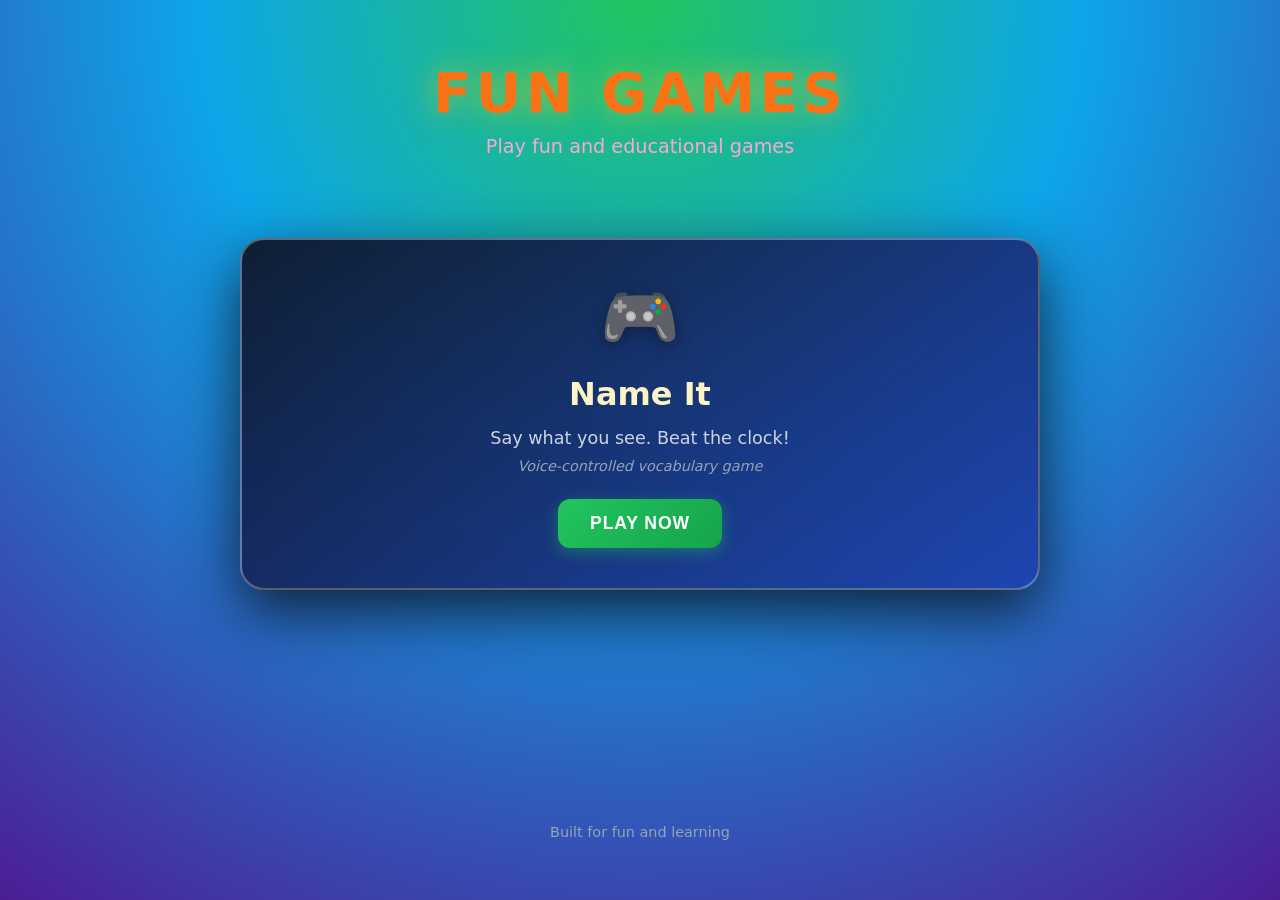
==== index.html @ 233dee9b "Create main landing page with Fun Games, add microphone permission request" ====
<!DOCTYPE html>
<html lang="en">
  <head>
    <meta charset="UTF-8" />
    <meta name="viewport" content="width=device-width, initial-scale=1.0" />
    <title>Fun Games - Play Fun Educational Games</title>
    <meta name="description" content="Fun Games - A collection of fun and educational games. Play Name It and more!" />
    <link rel="stylesheet" href="main.css" />
  </head>
  <body>
    <div class="app">
      <header class="header">
        <h1 class="site-title">Fun Games</h1>
        <p class="site-subtitle">Play fun and educational games</p>
      </header>

      <main class="games-container">
        <div class="games-grid">
          <div class="game-card" data-game="nameit">
            <div class="game-icon">🎮</div>
            <h2 class="game-title">Name It</h2>
            <p class="game-description">Say what you see. Beat the clock!</p>
            <p class="game-details">Voice-controlled vocabulary game</p>
            <button class="play-button">Play Now</button>
          </div>
          
          <!-- More games can be added here in the future -->
        </div>
      </main>

      <footer class="footer">
        <span>Built for fun and learning</span>
      </footer>
    </div>

    <script src="main.js"></script>
  </body>
</html>
---- main.css ----
*,
*::before,
*::after {
  box-sizing: border-box;
}

body {
  margin: 0;
  font-family: system-ui, -apple-system, BlinkMacSystemFont, "Segoe UI", sans-serif;
  background: radial-gradient(circle at top, #22c55e 0, #0ea5e9 40%, #4c1d95 100%);
  color: #e5e7eb;
  min-height: 100vh;
  display: flex;
  align-items: stretch;
  justify-content: center;
}

.app {
  width: 100%;
  max-width: 1200px;
  margin: 0 auto;
  padding: 40px 20px;
  display: flex;
  flex-direction: column;
  gap: 40px;
  min-height: 100vh;
}

.header {
  text-align: center;
  padding: 20px 0;
}

.site-title {
  margin: 0;
  font-size: 3.5rem;
  letter-spacing: 0.08em;
  text-transform: uppercase;
  color: #f97316;
  text-shadow: 0 0 30px rgba(250, 204, 21, 0.6);
  font-weight: 800;
}

.site-subtitle {
  margin: 10px 0 0;
  color: #f9a8d4;
  font-size: 1.2rem;
}

.games-container {
  flex: 1;
  display: flex;
  justify-content: center;
  align-items: flex-start;
  padding: 20px 0;
}

.games-grid {
  display: grid;
  grid-template-columns: repeat(auto-fit, minmax(300px, 1fr));
  gap: 30px;
  width: 100%;
  max-width: 800px;
}

.game-card {
  background: linear-gradient(145deg, rgba(15, 23, 42, 0.95), rgba(30, 64, 175, 0.9));
  border-radius: 24px;
  padding: 40px 30px;
  text-align: center;
  box-shadow: 0 22px 60px rgba(15, 23, 42, 0.9);
  border: 2px solid rgba(254, 249, 195, 0.3);
  transition: transform 0.3s ease, box-shadow 0.3s ease, border-color 0.3s ease;
  cursor: pointer;
}

.game-card:hover {
  transform: translateY(-5px);
  box-shadow: 0 28px 70px rgba(15, 23, 42, 1);
  border-color: rgba(254, 249, 195, 0.6);
}

.game-icon {
  font-size: 4rem;
  margin-bottom: 20px;
  filter: drop-shadow(0 4px 8px rgba(0, 0, 0, 0.3));
}

.game-title {
  margin: 0 0 15px 0;
  font-size: 2rem;
  color: #fef3c7;
  font-weight: 700;
}

.game-description {
  margin: 0 0 10px 0;
  font-size: 1.1rem;
  color: #cbd5e1;
  font-weight: 500;
}

.game-details {
  margin: 0 0 25px 0;
  font-size: 0.9rem;
  color: #94a3b8;
  font-style: italic;
}

.play-button {
  background: linear-gradient(135deg, #22c55e, #16a34a);
  color: white;
  border: none;
  padding: 14px 32px;
  font-size: 1.1rem;
  font-weight: 600;
  border-radius: 12px;
  cursor: pointer;
  transition: transform 0.2s ease, box-shadow 0.2s ease;
  box-shadow: 0 4px 15px rgba(34, 197, 94, 0.4);
  text-transform: uppercase;
  letter-spacing: 0.05em;
}

.play-button:hover {
  transform: scale(1.05);
  box-shadow: 0 6px 20px rgba(34, 197, 94, 0.6);
}

.play-button:active {
  transform: scale(0.98);
}

.footer {
  text-align: center;
  padding: 20px 0;
  color: #94a3b8;
  font-size: 0.9rem;
}

/* Permission modal */
.permission-modal {
  display: none;
  position: fixed;
  top: 0;
  left: 0;
  width: 100%;
  height: 100%;
  background: rgba(0, 0, 0, 0.7);
  z-index: 1000;
  align-items: center;
  justify-content: center;
}

.permission-modal.active {
  display: flex;
}

.modal-content {
  background: linear-gradient(145deg, rgba(15, 23, 42, 0.98), rgba(30, 64, 175, 0.95));
  border-radius: 20px;
  padding: 40px;
  max-width: 500px;
  width: 90%;
  text-align: center;
  box-shadow: 0 22px 60px rgba(0, 0, 0, 0.9);
  border: 2px solid rgba(254, 249, 195, 0.5);
}

.modal-title {
  font-size: 1.8rem;
  color: #fef3c7;
  margin: 0 0 15px 0;
  font-weight: 700;
}

.modal-message {
  font-size: 1.1rem;
  color: #cbd5e1;
  margin: 0 0 30px 0;
  line-height: 1.6;
}

.modal-buttons {
  display: flex;
  gap: 15px;
  justify-content: center;
}

.modal-button {
  padding: 12px 28px;
  font-size: 1rem;
  font-weight: 600;
  border: none;
  border-radius: 10px;
  cursor: pointer;
  transition: transform 0.2s ease;
}

.modal-button.allow {
  background: linear-gradient(135deg, #22c55e, #16a34a);
  color: white;
}

.modal-button.cancel {
  background: rgba(100, 116, 139, 0.8);
  color: white;
}

.modal-button:hover {
  transform: scale(1.05);
}

.modal-button:active {
  transform: scale(0.98);
}
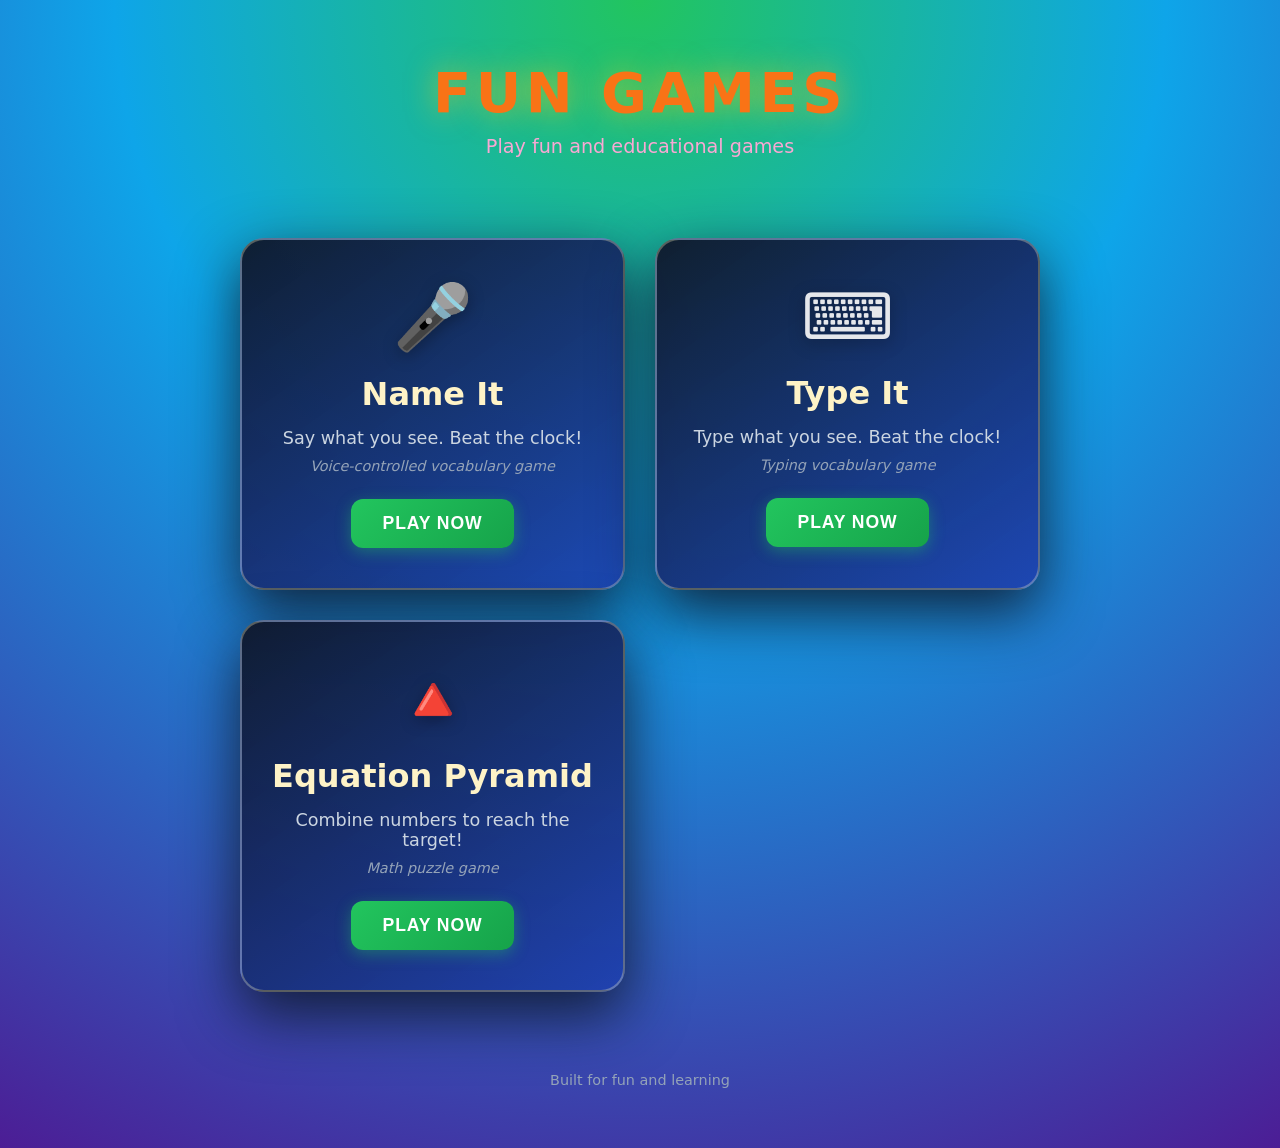
==== commit 676e6743: "Add Type It and Equation Pyramid games, update main page with all three games" ====
--- a/index.html
+++ b/index.html
@@ -17,14 +17,28 @@
       <main class="games-container">
         <div class="games-grid">
           <div class="game-card" data-game="nameit">
-            <div class="game-icon">🎮</div>
+            <div class="game-icon">🎤</div>
             <h2 class="game-title">Name It</h2>
             <p class="game-description">Say what you see. Beat the clock!</p>
             <p class="game-details">Voice-controlled vocabulary game</p>
             <button class="play-button">Play Now</button>
           </div>
           
-          <!-- More games can be added here in the future -->
+          <div class="game-card" data-game="typeit">
+            <div class="game-icon">⌨️</div>
+            <h2 class="game-title">Type It</h2>
+            <p class="game-description">Type what you see. Beat the clock!</p>
+            <p class="game-details">Typing vocabulary game</p>
+            <button class="play-button">Play Now</button>
+          </div>
+          
+          <div class="game-card" data-game="equation-pyramid">
+            <div class="game-icon">🔺</div>
+            <h2 class="game-title">Equation Pyramid</h2>
+            <p class="game-description">Combine numbers to reach the target!</p>
+            <p class="game-details">Math puzzle game</p>
+            <button class="play-button">Play Now</button>
+          </div>
         </div>
       </main>
 
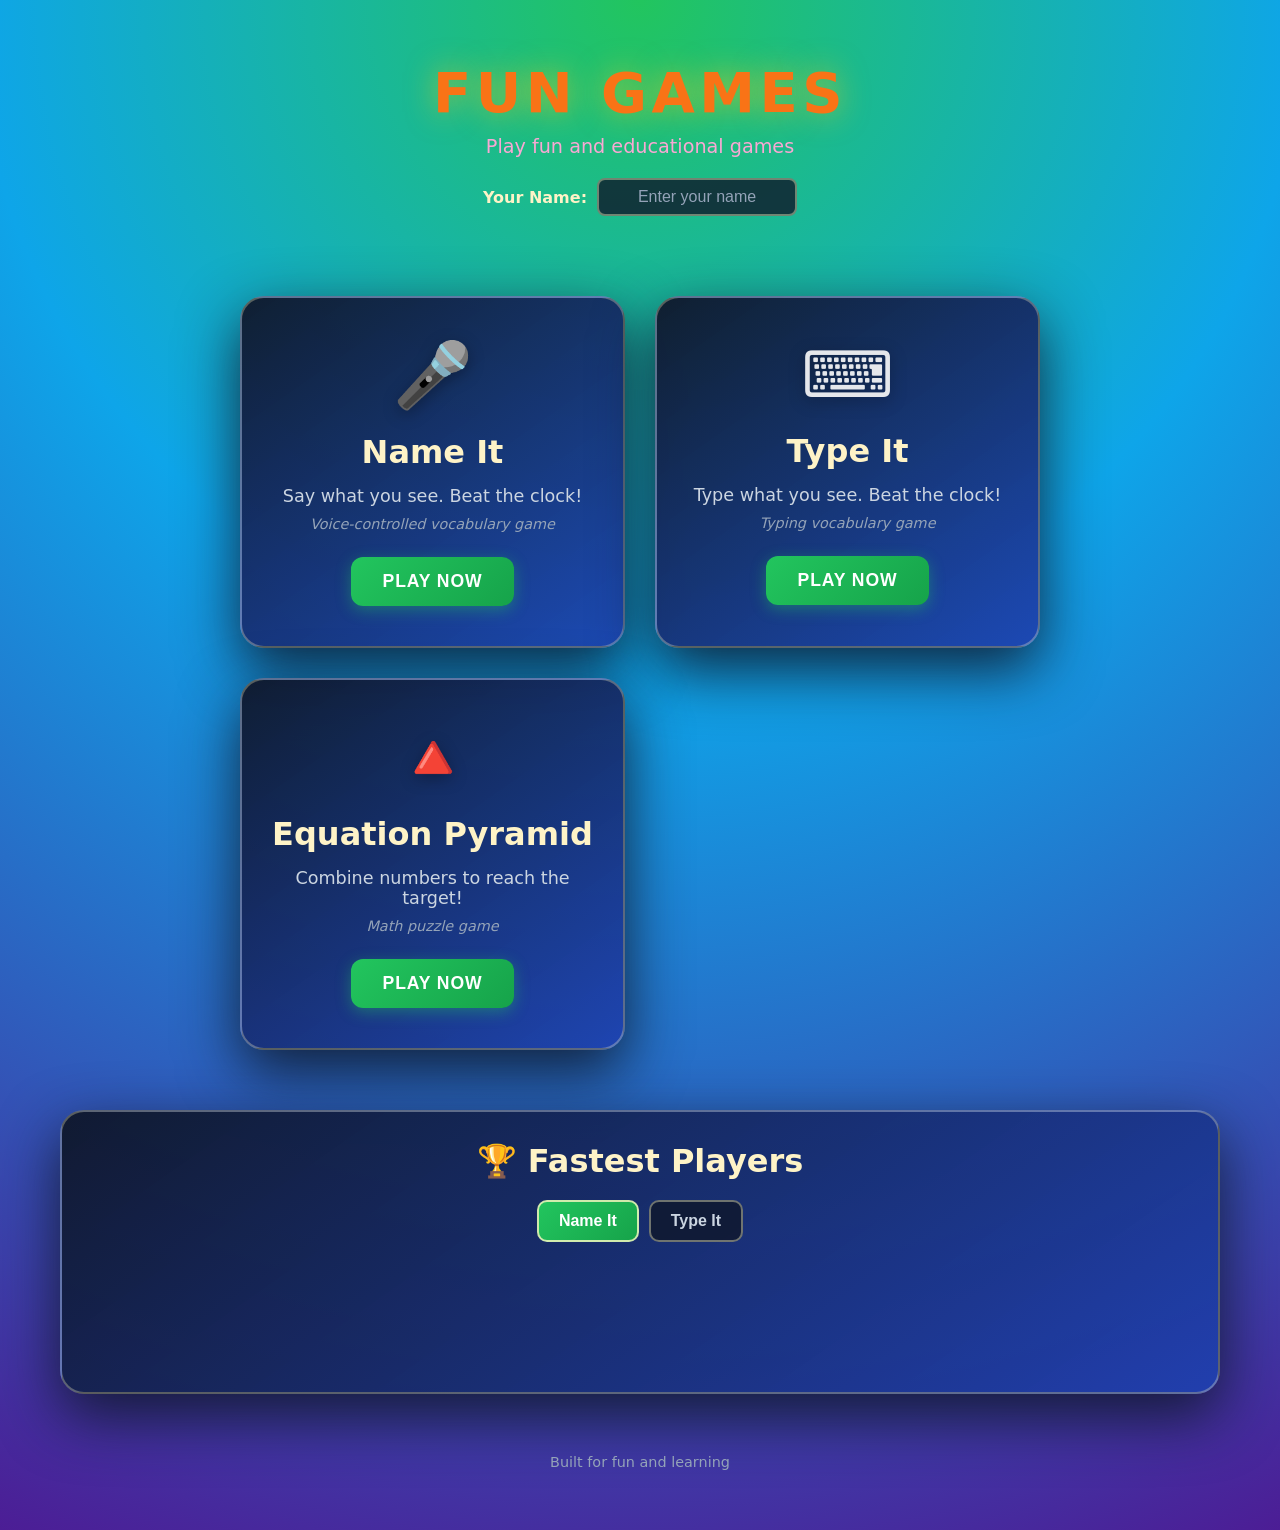
==== commit f79200a6: "Feature: Add leaderboard system - track fastest players with name input, score saving, and display o" ====
--- a/index.html
+++ b/index.html
@@ -3,6 +3,8 @@
   <head>
     <meta charset="UTF-8" />
     <meta name="viewport" content="width=device-width, initial-scale=1.0" />
+    <link rel="icon" type="image/svg+xml" href="favicon.svg" />
+    <link rel="icon" type="image/x-icon" href="favicon.ico" />
     <title>Fun Games - Play Fun Educational Games</title>
     <meta name="description" content="Fun Games - A collection of fun and educational games. Play Name It and more!" />
     <link rel="stylesheet" href="main.css" />
@@ -12,6 +14,17 @@
       <header class="header">
         <h1 class="site-title">Fun Games</h1>
         <p class="site-subtitle">Play fun and educational games</p>
+        <div class="player-name-section">
+          <label for="player-name-input" class="player-name-label">Your Name:</label>
+          <input 
+            type="text" 
+            id="player-name-input" 
+            class="player-name-input" 
+            placeholder="Enter your name"
+            maxlength="20"
+            autocomplete="off"
+          />
+        </div>
       </header>
 
       <main class="games-container">
@@ -42,11 +55,23 @@
         </div>
       </main>
 
+      <section class="leaderboard-section">
+        <h2 class="leaderboard-title">🏆 Fastest Players</h2>
+        <div class="leaderboard-tabs">
+          <button class="leaderboard-tab active" data-game="nameit">Name It</button>
+          <button class="leaderboard-tab" data-game="typeit">Type It</button>
+        </div>
+        <div id="leaderboard-content" class="leaderboard-content">
+          <!-- Leaderboard will be populated here -->
+        </div>
+      </section>
+
       <footer class="footer">
         <span>Built for fun and learning</span>
       </footer>
     </div>
 
+    <script src="leaderboard.js"></script>
     <script src="main.js"></script>
   </body>
 </html>
--- a/main.css
+++ b/main.css
@@ -47,6 +47,42 @@
   font-size: 1.2rem;
 }
 
+.player-name-section {
+  margin-top: 20px;
+  display: flex;
+  align-items: center;
+  justify-content: center;
+  gap: 10px;
+}
+
+.player-name-label {
+  color: #fef3c7;
+  font-size: 1rem;
+  font-weight: 600;
+}
+
+.player-name-input {
+  padding: 8px 16px;
+  font-size: 1rem;
+  border-radius: 8px;
+  border: 2px solid rgba(254, 249, 195, 0.4);
+  background: rgba(15, 23, 42, 0.8);
+  color: #fef3c7;
+  max-width: 200px;
+  text-align: center;
+  transition: border-color 0.2s ease;
+}
+
+.player-name-input:focus {
+  outline: none;
+  border-color: rgba(254, 249, 195, 0.8);
+  background: rgba(15, 23, 42, 0.95);
+}
+
+.player-name-input::placeholder {
+  color: #94a3b8;
+}
+
 .games-container {
   flex: 1;
   display: flex;
@@ -129,6 +165,148 @@
 
 .play-button:active {
   transform: scale(0.98);
+}
+
+.leaderboard-section {
+  background: linear-gradient(145deg, rgba(15, 23, 42, 0.95), rgba(30, 64, 175, 0.9));
+  border-radius: 24px;
+  padding: 30px;
+  box-shadow: 0 22px 60px rgba(15, 23, 42, 0.9);
+  border: 2px solid rgba(254, 249, 195, 0.3);
+}
+
+.leaderboard-title {
+  margin: 0 0 20px 0;
+  font-size: 2rem;
+  color: #fef3c7;
+  text-align: center;
+  font-weight: 700;
+}
+
+.leaderboard-tabs {
+  display: flex;
+  gap: 10px;
+  justify-content: center;
+  margin-bottom: 20px;
+}
+
+.leaderboard-tab {
+  padding: 10px 20px;
+  font-size: 1rem;
+  font-weight: 600;
+  border: 2px solid rgba(254, 249, 195, 0.4);
+  background: rgba(15, 23, 42, 0.8);
+  color: #cbd5e1;
+  border-radius: 10px;
+  cursor: pointer;
+  transition: all 0.2s ease;
+}
+
+.leaderboard-tab:hover {
+  border-color: rgba(254, 249, 195, 0.6);
+  color: #fef3c7;
+}
+
+.leaderboard-tab.active {
+  background: linear-gradient(135deg, #22c55e, #16a34a);
+  color: white;
+  border-color: rgba(254, 249, 195, 0.8);
+}
+
+.leaderboard-content {
+  min-height: 100px;
+}
+
+.leaderboard-list {
+  display: flex;
+  flex-direction: column;
+  gap: 8px;
+}
+
+.leaderboard-item {
+  display: grid;
+  grid-template-columns: 50px 1fr 100px 80px 100px;
+  gap: 10px;
+  align-items: center;
+  padding: 12px 15px;
+  background: rgba(15, 23, 42, 0.7);
+  border-radius: 10px;
+  border: 1px solid rgba(254, 249, 195, 0.2);
+  transition: transform 0.2s ease, background 0.2s ease;
+}
+
+@media (max-width: 768px) {
+  .leaderboard-item {
+    grid-template-columns: 40px 1fr 80px 70px;
+    gap: 8px;
+    padding: 10px 12px;
+    font-size: 0.9rem;
+  }
+  
+  .leaderboard-time {
+    display: none; /* Hide time on mobile to save space */
+  }
+  
+  .leaderboard-section {
+    padding: 20px 15px;
+  }
+  
+  .player-name-section {
+    flex-direction: column;
+    gap: 8px;
+  }
+  
+  .player-name-input {
+    max-width: 100%;
+    width: 100%;
+  }
+}
+
+.leaderboard-item:hover {
+  transform: translateX(5px);
+  background: rgba(15, 23, 42, 0.9);
+}
+
+.leaderboard-rank {
+  font-size: 1.2rem;
+  font-weight: 700;
+  text-align: center;
+}
+
+.leaderboard-name {
+  font-size: 1rem;
+  color: #fef3c7;
+  font-weight: 600;
+  overflow: hidden;
+  text-overflow: ellipsis;
+  white-space: nowrap;
+}
+
+.leaderboard-score {
+  font-size: 0.95rem;
+  color: #22c55e;
+  font-weight: 600;
+  text-align: right;
+}
+
+.leaderboard-time {
+  font-size: 0.9rem;
+  color: #94a3b8;
+  text-align: right;
+}
+
+.leaderboard-rate {
+  font-size: 0.9rem;
+  color: #f97316;
+  font-weight: 600;
+  text-align: right;
+}
+
+.leaderboard-empty {
+  text-align: center;
+  color: #94a3b8;
+  font-style: italic;
+  padding: 40px 20px;
 }
 
 .footer {
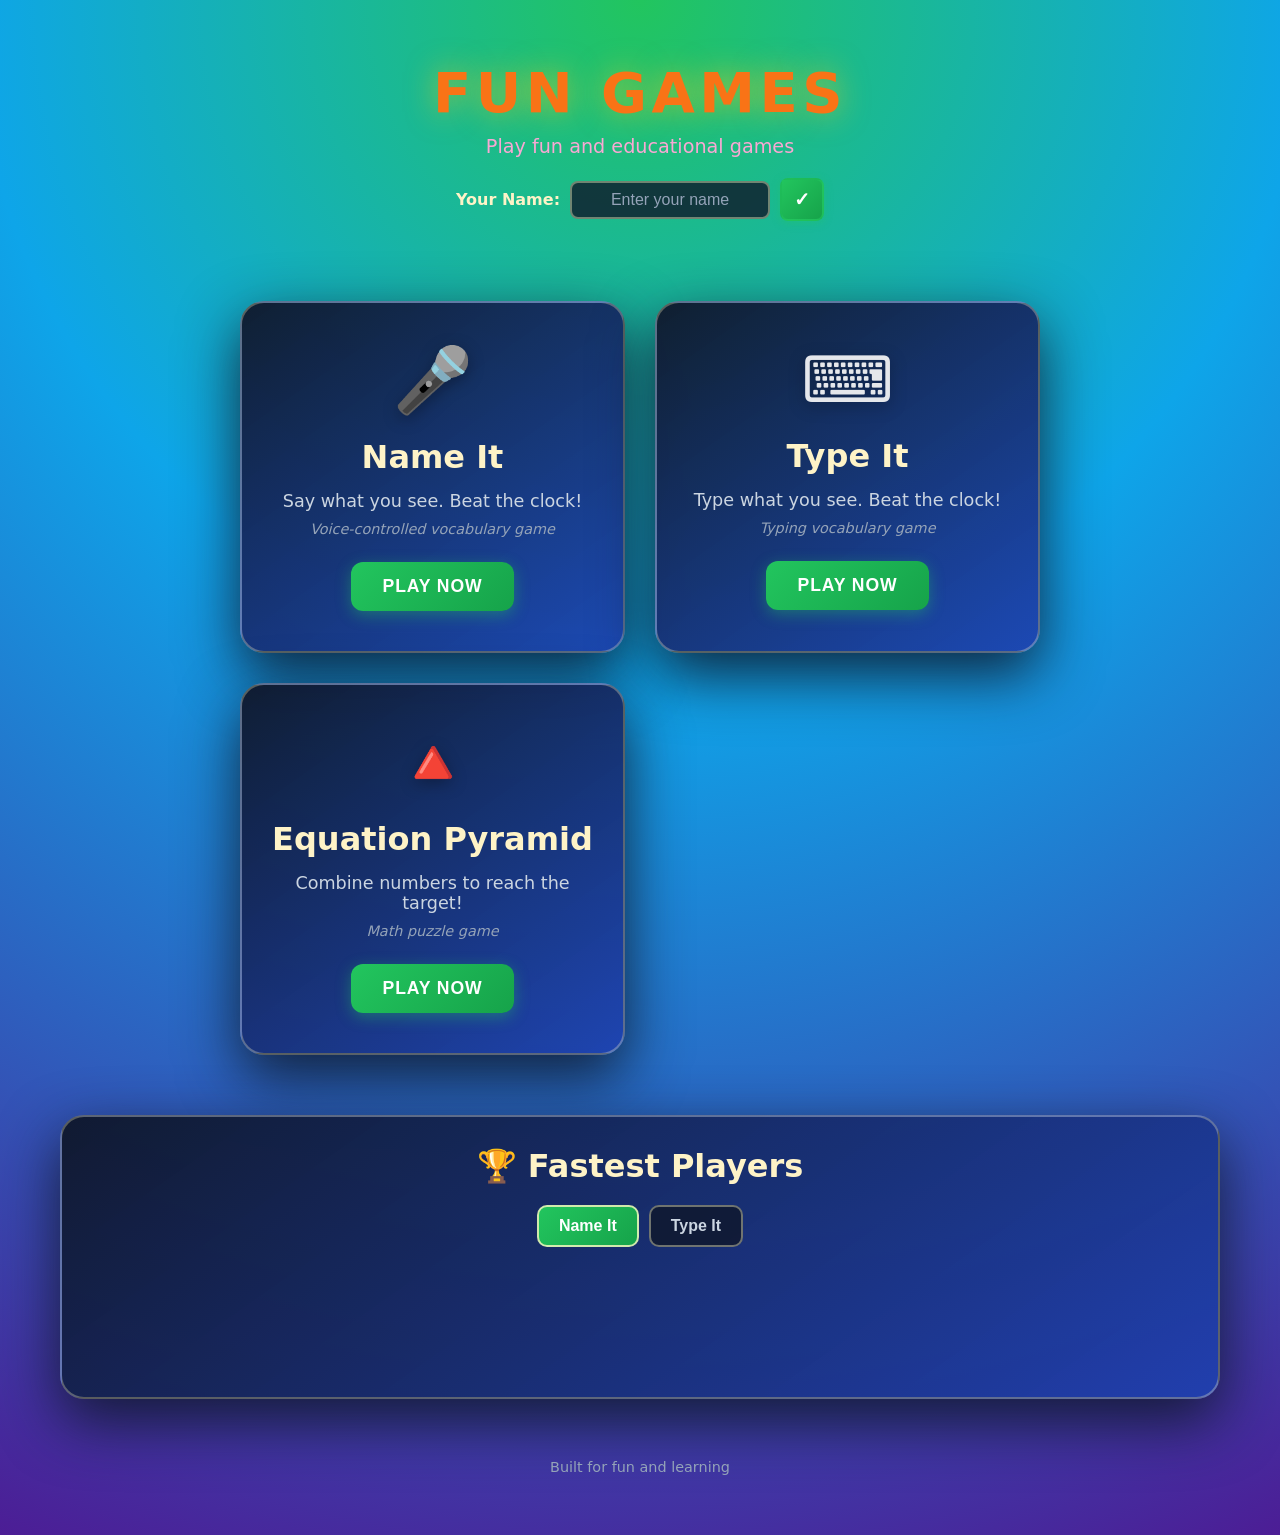
==== commit ce8344f7: "Fix: Add save button for player name and fix Play Now buttons with error handling" ====
--- a/index.html
+++ b/index.html
@@ -24,6 +24,8 @@
             maxlength="20"
             autocomplete="off"
           />
+          <button id="save-name-button" class="save-name-button" title="Save name">✓</button>
+          <span id="name-saved-indicator" class="name-saved-indicator" style="display: none;">Saved!</span>
         </div>
       </header>
 
--- a/main.css
+++ b/main.css
@@ -53,6 +53,7 @@
   align-items: center;
   justify-content: center;
   gap: 10px;
+  flex-wrap: wrap;
 }
 
 .player-name-label {
@@ -81,6 +82,48 @@
 
 .player-name-input::placeholder {
   color: #94a3b8;
+}
+
+.save-name-button {
+  padding: 8px 12px;
+  font-size: 1.2rem;
+  border-radius: 8px;
+  border: 2px solid rgba(34, 197, 94, 0.6);
+  background: linear-gradient(135deg, #22c55e, #16a34a);
+  color: white;
+  cursor: pointer;
+  transition: transform 0.2s ease, box-shadow 0.2s ease;
+  box-shadow: 0 2px 8px rgba(34, 197, 94, 0.4);
+  font-weight: 700;
+  min-width: 40px;
+}
+
+.save-name-button:hover {
+  transform: scale(1.1);
+  box-shadow: 0 4px 12px rgba(34, 197, 94, 0.6);
+}
+
+.save-name-button:active {
+  transform: scale(0.95);
+}
+
+.name-saved-indicator {
+  color: #22c55e;
+  font-size: 0.9rem;
+  font-weight: 600;
+  margin-left: 5px;
+  animation: fadeIn 0.3s ease;
+}
+
+@keyframes fadeIn {
+  from {
+    opacity: 0;
+    transform: translateY(-5px);
+  }
+  to {
+    opacity: 1;
+    transform: translateY(0);
+  }
 }
 
 .games-container {
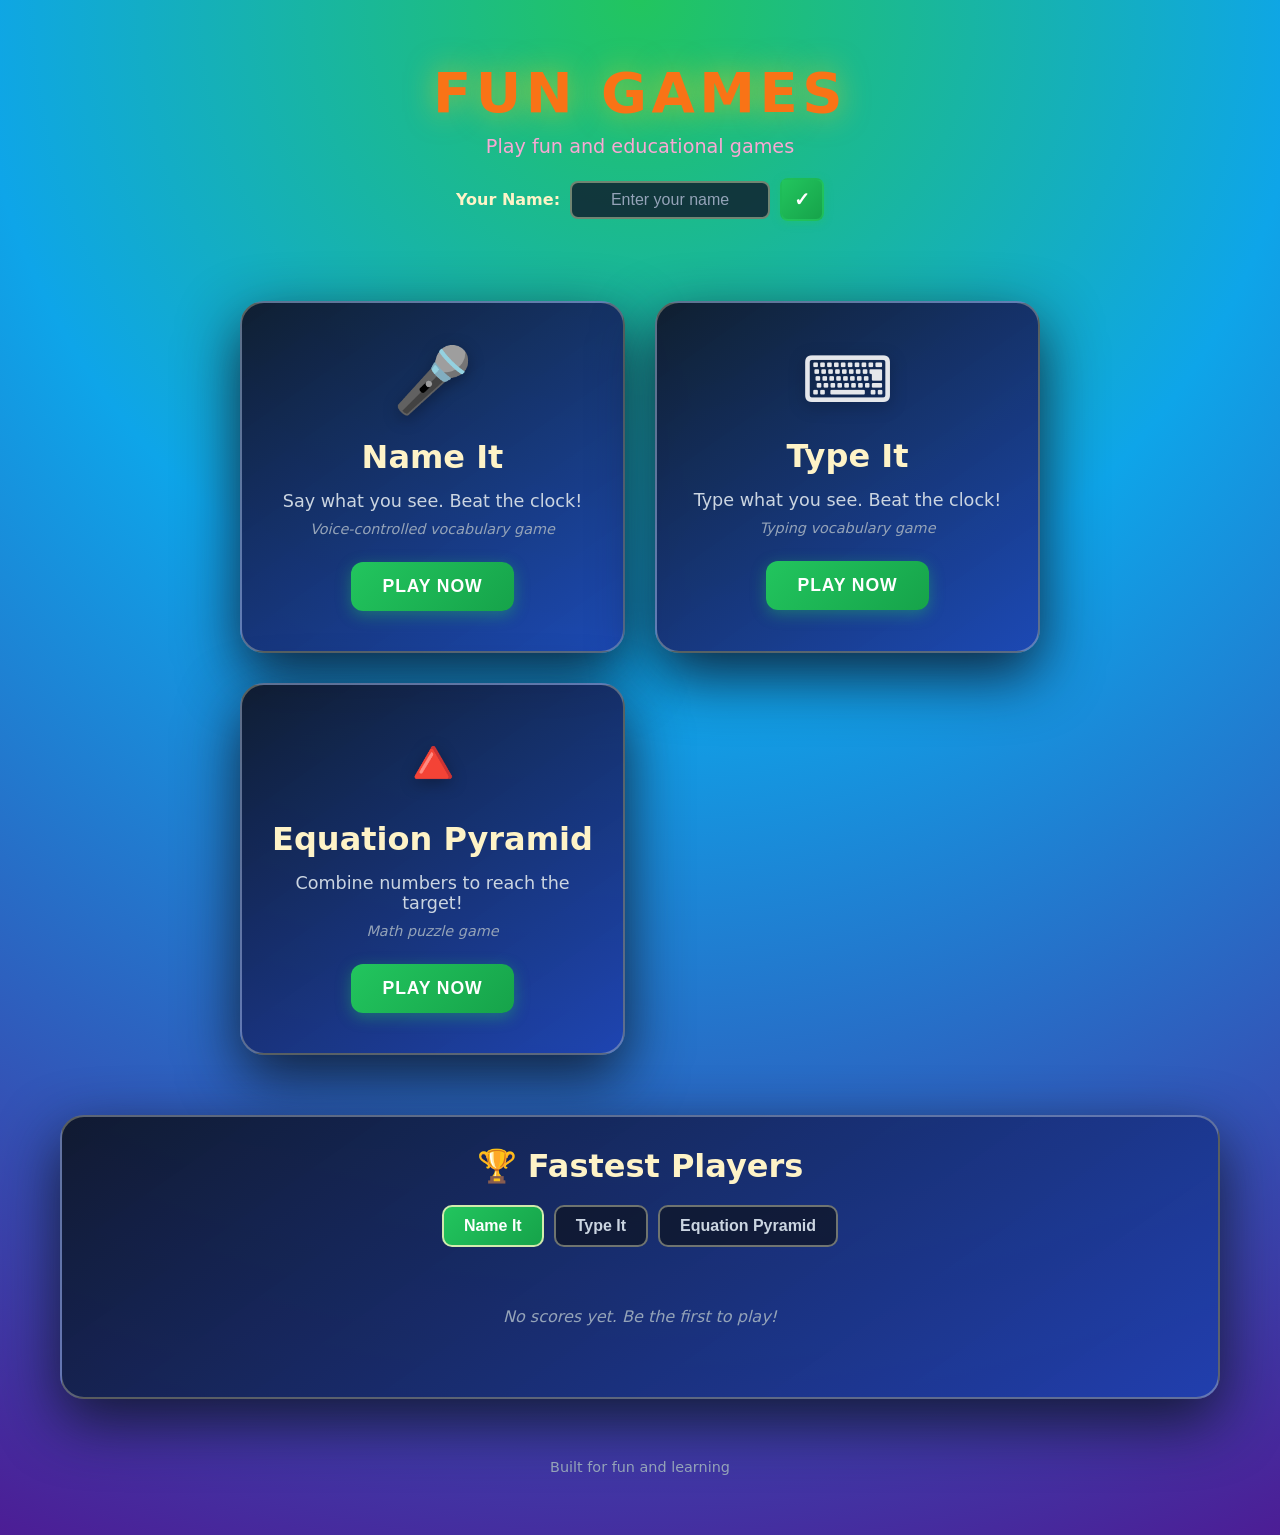
==== commit 97236b67: "Feature: Add Equation Pyramid to fastest players leaderboard with score tracking" ====
--- a/index.html
+++ b/index.html
@@ -24,8 +24,8 @@
             maxlength="20"
             autocomplete="off"
           />
-          <button id="save-name-button" class="save-name-button" title="Save name">✓</button>
-          <span id="name-saved-indicator" class="name-saved-indicator" style="display: none;">Saved!</span>
+          <button type="button" id="save-name-button" class="save-name-button" title="Save name">✓</button>
+          <span id="name-saved-indicator" class="name-saved-indicator" style="display: none;">Name saved!</span>
         </div>
       </header>
 
@@ -36,7 +36,7 @@
             <h2 class="game-title">Name It</h2>
             <p class="game-description">Say what you see. Beat the clock!</p>
             <p class="game-details">Voice-controlled vocabulary game</p>
-            <button class="play-button">Play Now</button>
+            <button type="button" class="play-button">Play Now</button>
           </div>
           
           <div class="game-card" data-game="typeit">
@@ -44,7 +44,7 @@
             <h2 class="game-title">Type It</h2>
             <p class="game-description">Type what you see. Beat the clock!</p>
             <p class="game-details">Typing vocabulary game</p>
-            <button class="play-button">Play Now</button>
+            <button type="button" class="play-button">Play Now</button>
           </div>
           
           <div class="game-card" data-game="equation-pyramid">
@@ -52,7 +52,7 @@
             <h2 class="game-title">Equation Pyramid</h2>
             <p class="game-description">Combine numbers to reach the target!</p>
             <p class="game-details">Math puzzle game</p>
-            <button class="play-button">Play Now</button>
+            <button type="button" class="play-button">Play Now</button>
           </div>
         </div>
       </main>
@@ -62,6 +62,7 @@
         <div class="leaderboard-tabs">
           <button class="leaderboard-tab active" data-game="nameit">Name It</button>
           <button class="leaderboard-tab" data-game="typeit">Type It</button>
+          <button class="leaderboard-tab" data-game="equation-pyramid">Equation Pyramid</button>
         </div>
         <div id="leaderboard-content" class="leaderboard-content">
           <!-- Leaderboard will be populated here -->
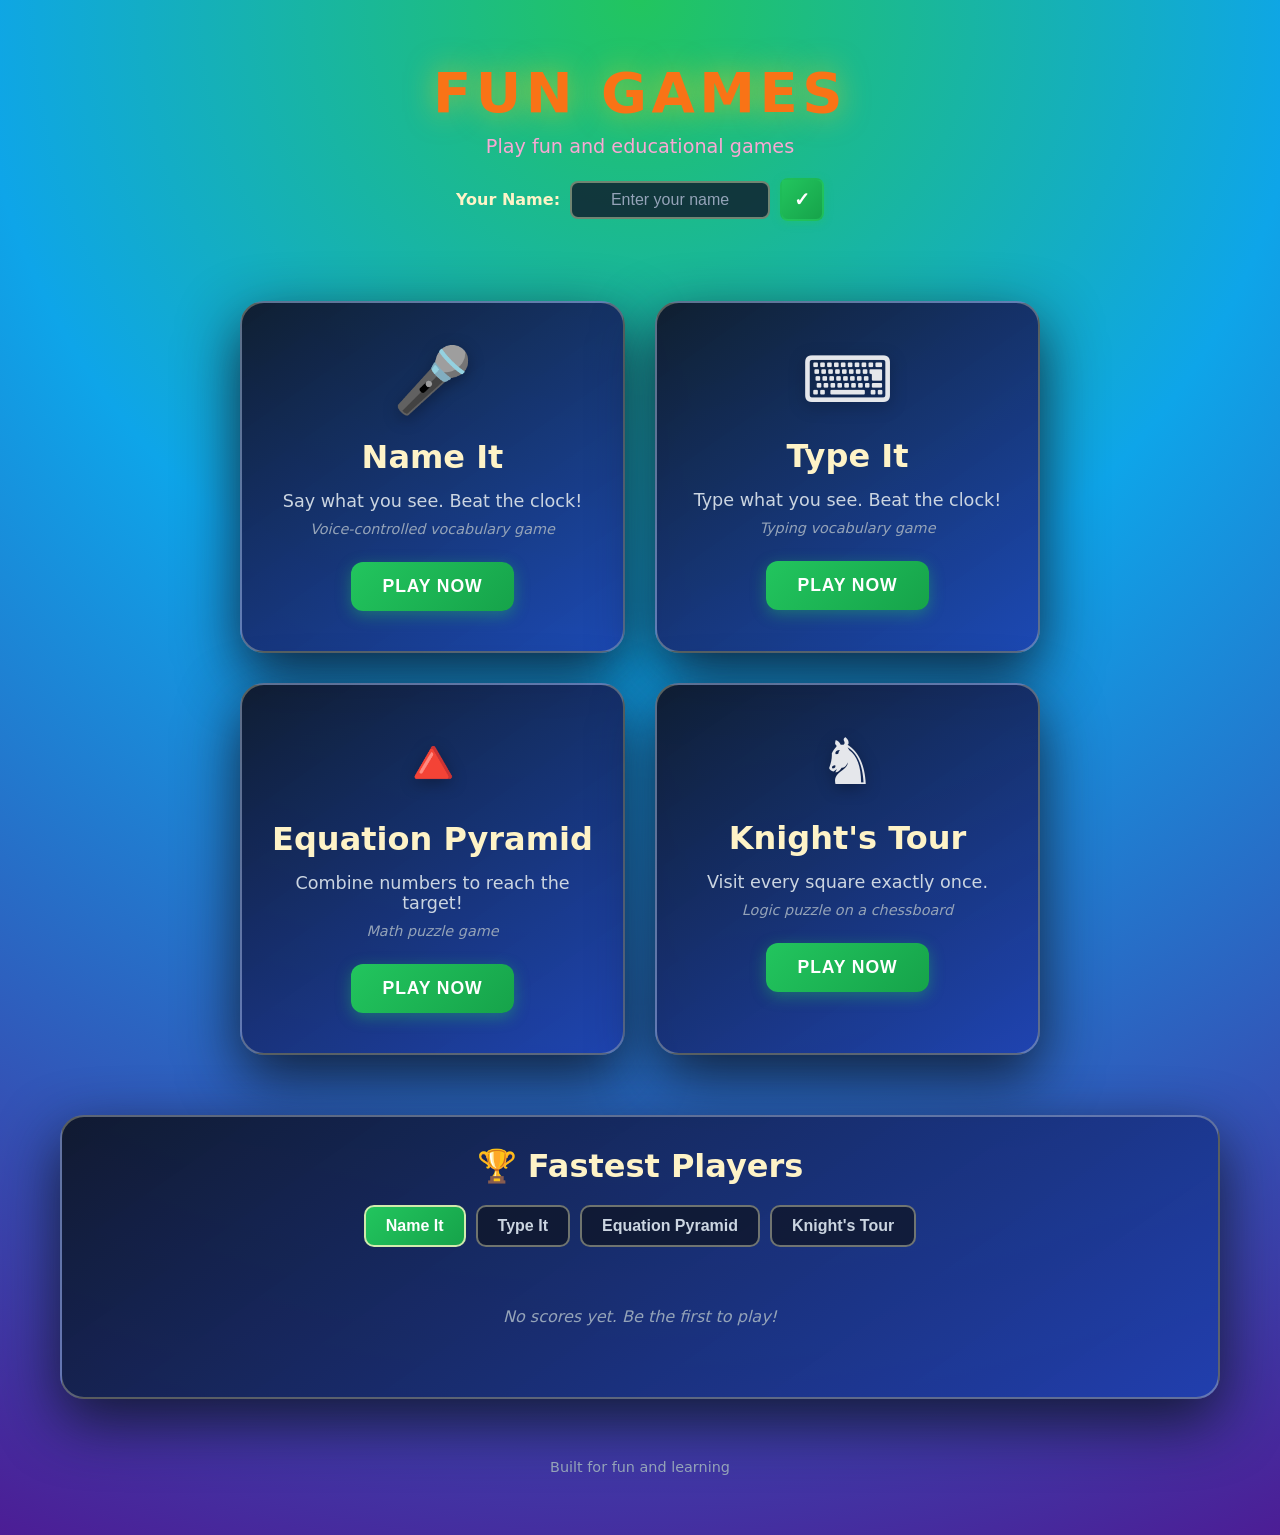
==== commit 0abce9ba: "Add Knight's Tour game and improve puzzles" ====
--- a/index.html
+++ b/index.html
@@ -54,6 +54,14 @@
             <p class="game-details">Math puzzle game</p>
             <button type="button" class="play-button">Play Now</button>
           </div>
+
+          <div class="game-card" data-game="knights-tour">
+            <div class="game-icon">♞</div>
+            <h2 class="game-title">Knight's Tour</h2>
+            <p class="game-description">Visit every square exactly once.</p>
+            <p class="game-details">Logic puzzle on a chessboard</p>
+            <button type="button" class="play-button">Play Now</button>
+          </div>
         </div>
       </main>
 
@@ -63,6 +71,7 @@
           <button class="leaderboard-tab active" data-game="nameit">Name It</button>
           <button class="leaderboard-tab" data-game="typeit">Type It</button>
           <button class="leaderboard-tab" data-game="equation-pyramid">Equation Pyramid</button>
+          <button class="leaderboard-tab" data-game="knights-tour">Knight's Tour</button>
         </div>
         <div id="leaderboard-content" class="leaderboard-content">
           <!-- Leaderboard will be populated here -->
